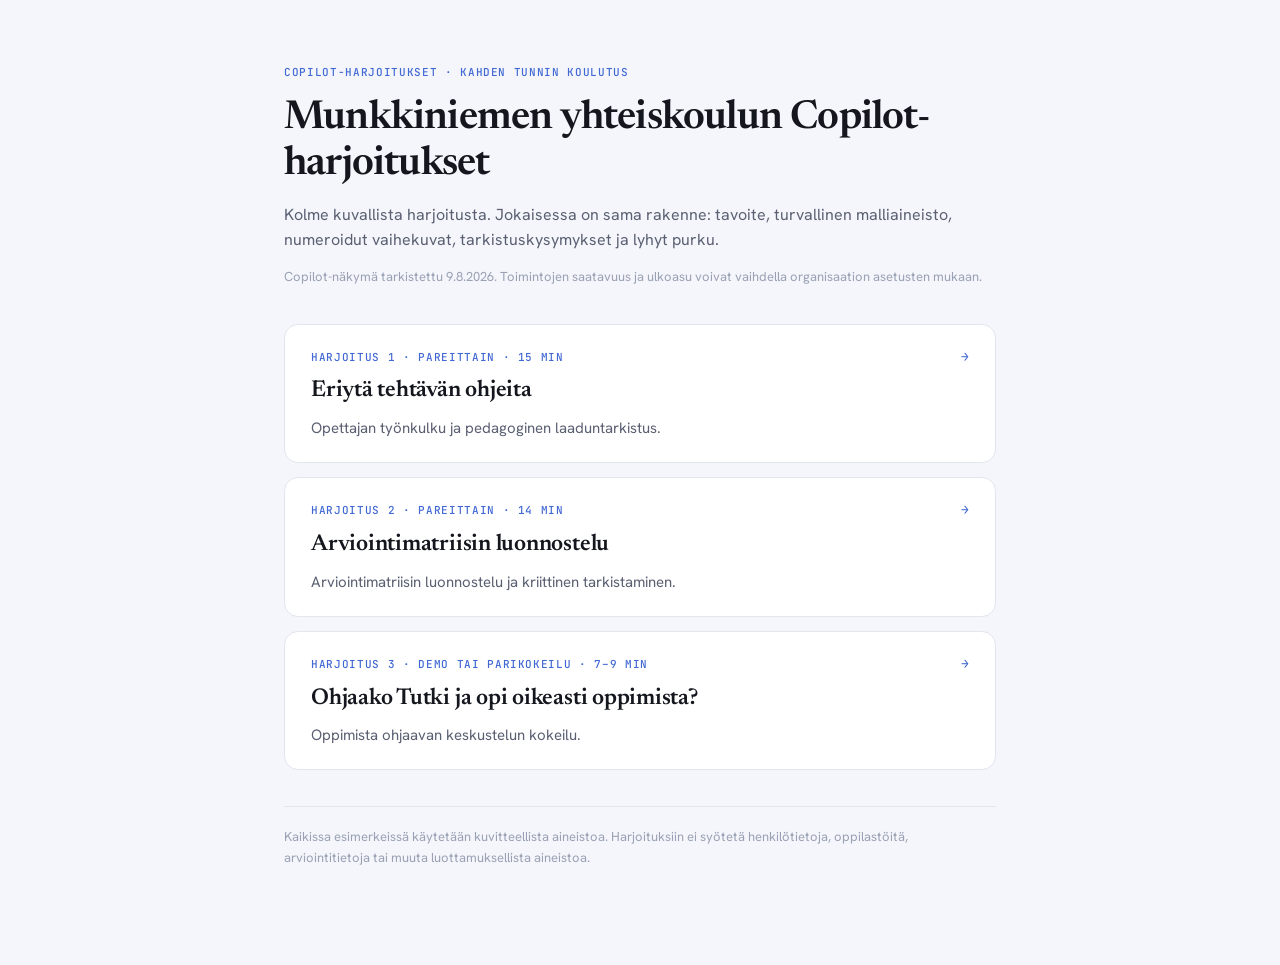
==== index.html @ b6fcab0e "Copilot-harjoitussivusto: etusivu, 3 harjoitusta, ohjaajan sivu Konvertoitu dc.html-luonnoksista its" ====
<!DOCTYPE html>
<html lang="fi">
<head>
<meta charset="utf-8">
<meta name="viewport" content="width=device-width, initial-scale=1">
<title>Munkkiniemen yhteiskoulun Copilot-harjoitukset</title>
<meta name="description" content="Kolme kuvallista Microsoft 365 Copilot -harjoitusta opettajille: ohjeiden eriyttäminen, arviointimatriisi ja Tutki ja opi.">
<link rel="icon" href="data:image/svg+xml,%3Csvg xmlns='http://www.w3.org/2000/svg' viewBox='0 0 32 32'%3E%3Crect width='32' height='32' rx='7' fill='%234269D3'/%3E%3Ctext x='16' y='22' text-anchor='middle' font-family='Georgia,serif' font-size='18' font-weight='600' fill='white'%3EM%3C/text%3E%3C/svg%3E">
<link rel="stylesheet" href="assets/style.css">
<script src="assets/site.js" defer></script>
</head>
<body>
<main class="etusivu">
  <header class="page">
    <div class="kicker">Copilot-harjoitukset · Kahden tunnin koulutus</div>
    <h1>Munkkiniemen yhteiskoulun Copilot-harjoitukset</h1>
    <p class="lead">Kolme kuvallista harjoitusta. Jokaisessa on sama rakenne: tavoite, turvallinen malliaineisto, numeroidut vaihekuvat, tarkistuskysymykset ja lyhyt purku.</p>
    <p class="note">Copilot-näkymä tarkistettu 9.8.2026. Toimintojen saatavuus ja ulkoasu voivat vaihdella organisaation asetusten mukaan.</p>
  </header>
  <nav class="exercises">
    <a class="exercise-card" href="eriyta-ohjeet.html">
      <div class="row">
        <div class="kicker">Harjoitus 1 · Pareittain · 15 min</div>
        <span class="arrow">→</span>
      </div>
      <div class="title">Eriytä tehtävän ohjeita</div>
      <p>Opettajan työnkulku ja pedagoginen laaduntarkistus.</p>
    </a>
    <a class="exercise-card" href="arviointimatriisi.html">
      <div class="row">
        <div class="kicker">Harjoitus 2 · Pareittain · 14 min</div>
        <span class="arrow">→</span>
      </div>
      <div class="title">Arviointimatriisin luonnostelu</div>
      <p>Arviointimatriisin luonnostelu ja kriittinen tarkistaminen.</p>
    </a>
    <a class="exercise-card" href="tutki-ja-opi.html">
      <div class="row">
        <div class="kicker">Harjoitus 3 · Demo tai parikokeilu · 7–9 min</div>
        <span class="arrow">→</span>
      </div>
      <div class="title">Ohjaako Tutki ja opi oikeasti oppimista?</div>
      <p>Oppimista ohjaavan keskustelun kokeilu.</p>
    </a>
  </nav>
  <footer class="page">
    Kaikissa esimerkeissä käytetään kuvitteellista aineistoa. Harjoituksiin ei syötetä henkilötietoja, oppilastöitä, arviointitietoja tai muuta luottamuksellista aineistoa.
  </footer>
</main>
</body>
</html>
---- assets/style.css ----
/* Munkkiniemen yhteiskoulun Copilot-harjoitukset — yhteinen tyyli */

@import url('https://fonts.googleapis.com/css2?family=Hanken+Grotesk:wght@400;500;600;700&family=Newsreader:ital,opsz,wght@0,6..72,400;0,6..72,500;0,6..72,600;1,6..72,400;1,6..72,500&family=JetBrains+Mono:wght@400;500;700&display=swap');

:root {
  --bg: #F4F6FB;
  --text: #15171E;
  --muted: #5A6072;
  --faint: #9AA1B4;
  --accent: #4269D3;
  --accent-dark: #3050AA;
  --green: #0F9D6C;
  --border: #E2E5EE;
  --card: #FFFFFF;
  --radius: 14px;
  --sans: 'Hanken Grotesk', system-ui, sans-serif;
  --serif: 'Newsreader', Georgia, serif;
  --mono: 'JetBrains Mono', Consolas, monospace;
}

* { box-sizing: border-box; }

body {
  margin: 0;
  background: var(--bg);
  color: var(--text);
  font-family: var(--sans);
  font-size: 16px;
  line-height: 1.6;
}

a { color: var(--accent); text-decoration: none; }
a:hover { color: var(--accent-dark); text-decoration: underline; }

main {
  max-width: 760px;
  margin: 0 auto;
  padding: 48px 24px 96px;
  display: flex;
  flex-direction: column;
  gap: 40px;
}

main.etusivu { padding-top: 64px; gap: 36px; }

p, ol, ul { margin: 0; }
ol { padding-left: 22px; display: flex; flex-direction: column; gap: 6px; }

.back-link { font-family: var(--mono); font-size: 13px; }

header.page { display: flex; flex-direction: column; gap: 14px; }

.kicker {
  font-family: var(--mono);
  font-size: 11px;
  font-weight: 500;
  letter-spacing: 0.06em;
  text-transform: uppercase;
  color: var(--accent);
}
.kicker.dim { color: var(--faint); }

h1 {
  font-family: var(--serif);
  font-weight: 600;
  font-size: 40px;
  line-height: 1.15;
  letter-spacing: -0.02em;
  margin: 0;
}

h2 {
  font-family: var(--serif);
  font-weight: 600;
  font-size: 26px;
  letter-spacing: -0.01em;
  margin: 0;
}

.lead { color: var(--muted); text-wrap: pretty; }
.note { font-size: 13px; color: var(--faint); }
.hint { color: var(--muted); }

/* Kortit */
.card {
  background: var(--card);
  border: 1px solid var(--border);
  border-radius: var(--radius);
  padding: 24px 28px;
  display: flex;
  flex-direction: column;
  gap: 8px;
}

/* Etusivun harjoituskortit */
nav.exercises { display: flex; flex-direction: column; gap: 14px; }
a.exercise-card {
  display: block;
  background: var(--card);
  border: 1px solid var(--border);
  border-radius: var(--radius);
  padding: 22px 26px;
  color: var(--text);
}
a.exercise-card:hover { background: var(--bg); text-decoration: none; }
a.exercise-card .row {
  display: flex;
  justify-content: space-between;
  align-items: baseline;
  gap: 12px;
}
a.exercise-card .arrow { font-family: var(--mono); font-size: 13px; color: var(--accent); }
a.exercise-card .title {
  font-family: var(--serif);
  font-weight: 600;
  font-size: 23px;
  letter-spacing: -0.01em;
  margin-top: 6px;
}
a.exercise-card p { color: var(--muted); font-size: 15px; margin-top: 6px; }

/* Vaiheet */
section.step { display: flex; flex-direction: column; gap: 16px; }
.step-head { display: flex; align-items: baseline; gap: 12px; }
.step-num {
  font-family: var(--mono);
  font-size: 11px;
  font-weight: 500;
  letter-spacing: 0.06em;
  color: var(--accent);
  white-space: nowrap;
}

/* Kopioitava teksti */
blockquote {
  margin: 0;
  background: var(--card);
  border: 1px solid var(--border);
  border-radius: var(--radius);
  padding: 20px 24px;
}

.copy-btn {
  font-family: var(--sans);
  font-size: 15px;
  font-weight: 600;
  color: #FFFFFF;
  background: var(--accent);
  border: none;
  border-radius: 10px;
  padding: 12px 20px;
  cursor: pointer;
  min-height: 44px;
}
.copy-btn:hover { background: var(--accent-dark); }
.copy-btn.copied { background: var(--green); }

/* Nuolilistat */
ul.arrows { padding: 0; list-style: none; display: flex; flex-direction: column; gap: 6px; }
ul.arrows li::before { content: "→ "; font-family: var(--mono); color: var(--accent); }

/* Parin roolit */
.role-grid { display: grid; grid-template-columns: 1fr 1fr; gap: 14px; }
.role-grid .card { padding: 18px 20px; gap: 6px; }
@media (max-width: 560px) { .role-grid { grid-template-columns: 1fr; } }

/* Kuvat */
figure { margin: 8px 0 0; display: flex; flex-direction: column; gap: 8px; }
figure img {
  width: 100%;
  height: auto;
  border: 1px solid var(--border);
  border-radius: var(--radius);
  background: var(--card);
  cursor: zoom-in;
  display: block;
}
figcaption { font-size: 13px; color: var(--faint); }

/* Ydinhavainto */
.insight {
  background: linear-gradient(135deg, #EEF3FE, #F6F1FC);
  border: 1px solid var(--border);
  border-radius: var(--radius);
  padding: 20px 24px;
}
.insight .kicker { margin-bottom: 6px; }

/* Taulukot (ohjaajan sivu) */
table { border-collapse: collapse; width: 100%; background: var(--card); border: 1px solid var(--border); border-radius: var(--radius); overflow: hidden; }
th, td { text-align: left; padding: 10px 16px; border-bottom: 1px solid var(--border); font-size: 15px; }
th { font-family: var(--mono); font-size: 11px; font-weight: 500; letter-spacing: 0.06em; text-transform: uppercase; color: var(--faint); }
tr:last-child td { border-bottom: none; }
td:first-child { font-family: var(--mono); font-size: 13px; color: var(--accent); white-space: nowrap; }

footer.page {
  border-top: 1px solid var(--border);
  padding-top: 20px;
  font-size: 13px;
  color: var(--faint);
  text-wrap: pretty;
}

/* Kuvan suurennus */
.lightbox {
  position: fixed;
  inset: 0;
  background: rgba(21, 23, 30, 0.85);
  display: none;
  align-items: center;
  justify-content: center;
  padding: 32px;
  z-index: 100;
  cursor: zoom-out;
}
.lightbox.open { display: flex; }
.lightbox img {
  max-width: 100%;
  max-height: 100%;
  border-radius: 10px;
  background: var(--card);
}

@media (prefers-reduced-motion: no-preference) {
  .lightbox.open img { animation: lb-in 140ms ease-out; }
  @keyframes lb-in { from { transform: scale(0.97); opacity: 0.6; } }
}

/* Tuloste: osallistujan ohje suoraan sivusta */
@media print {
  body { background: #FFFFFF; font-size: 12pt; }
  main { padding: 0; gap: 24px; max-width: none; }
  .back-link, .copy-btn, .print-btn, .lightbox { display: none !important; }
  a { color: var(--text); }
  figure img { cursor: auto; max-height: 88mm; width: auto; max-width: 100%; }
  section.step { break-inside: avoid; }
  .insight { background: #FFFFFF; }
  h1 { font-size: 24pt; }
  h2 { font-size: 16pt; }
}

.print-btn {
  align-self: flex-start;
  font-family: var(--mono);
  font-size: 13px;
  color: var(--accent);
  background: none;
  border: 1px solid var(--border);
  border-radius: 10px;
  padding: 8px 14px;
  cursor: pointer;
}
.print-btn:hover { background: var(--card); }
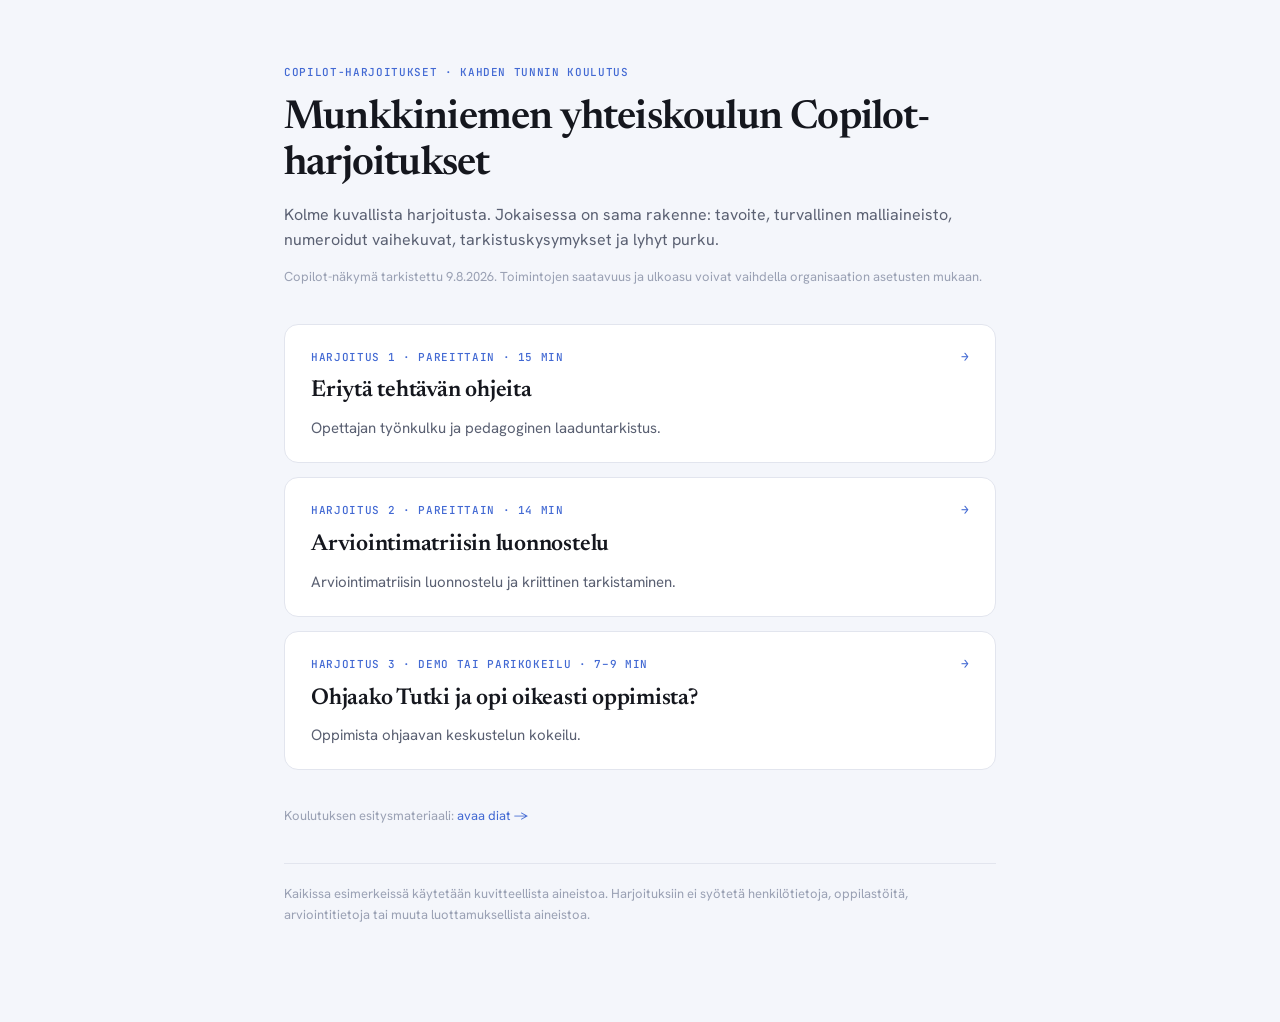
==== commit 8fbdb66e: "Lisaa esitysdiat sivustolle ja linkki etusivulle Co-Authored-By: Claude Fable 5 <noreply@anthropic.c" ====
--- a/index.html
+++ b/index.html
@@ -43,6 +43,7 @@
       <p>Oppimista ohjaavan keskustelun kokeilu.</p>
     </a>
   </nav>
+  <p class="note">Koulutuksen esitysmateriaali: <a href="diat.html">avaa diat →</a></p>
   <footer class="page">
     Kaikissa esimerkeissä käytetään kuvitteellista aineistoa. Harjoituksiin ei syötetä henkilötietoja, oppilastöitä, arviointitietoja tai muuta luottamuksellista aineistoa.
   </footer>
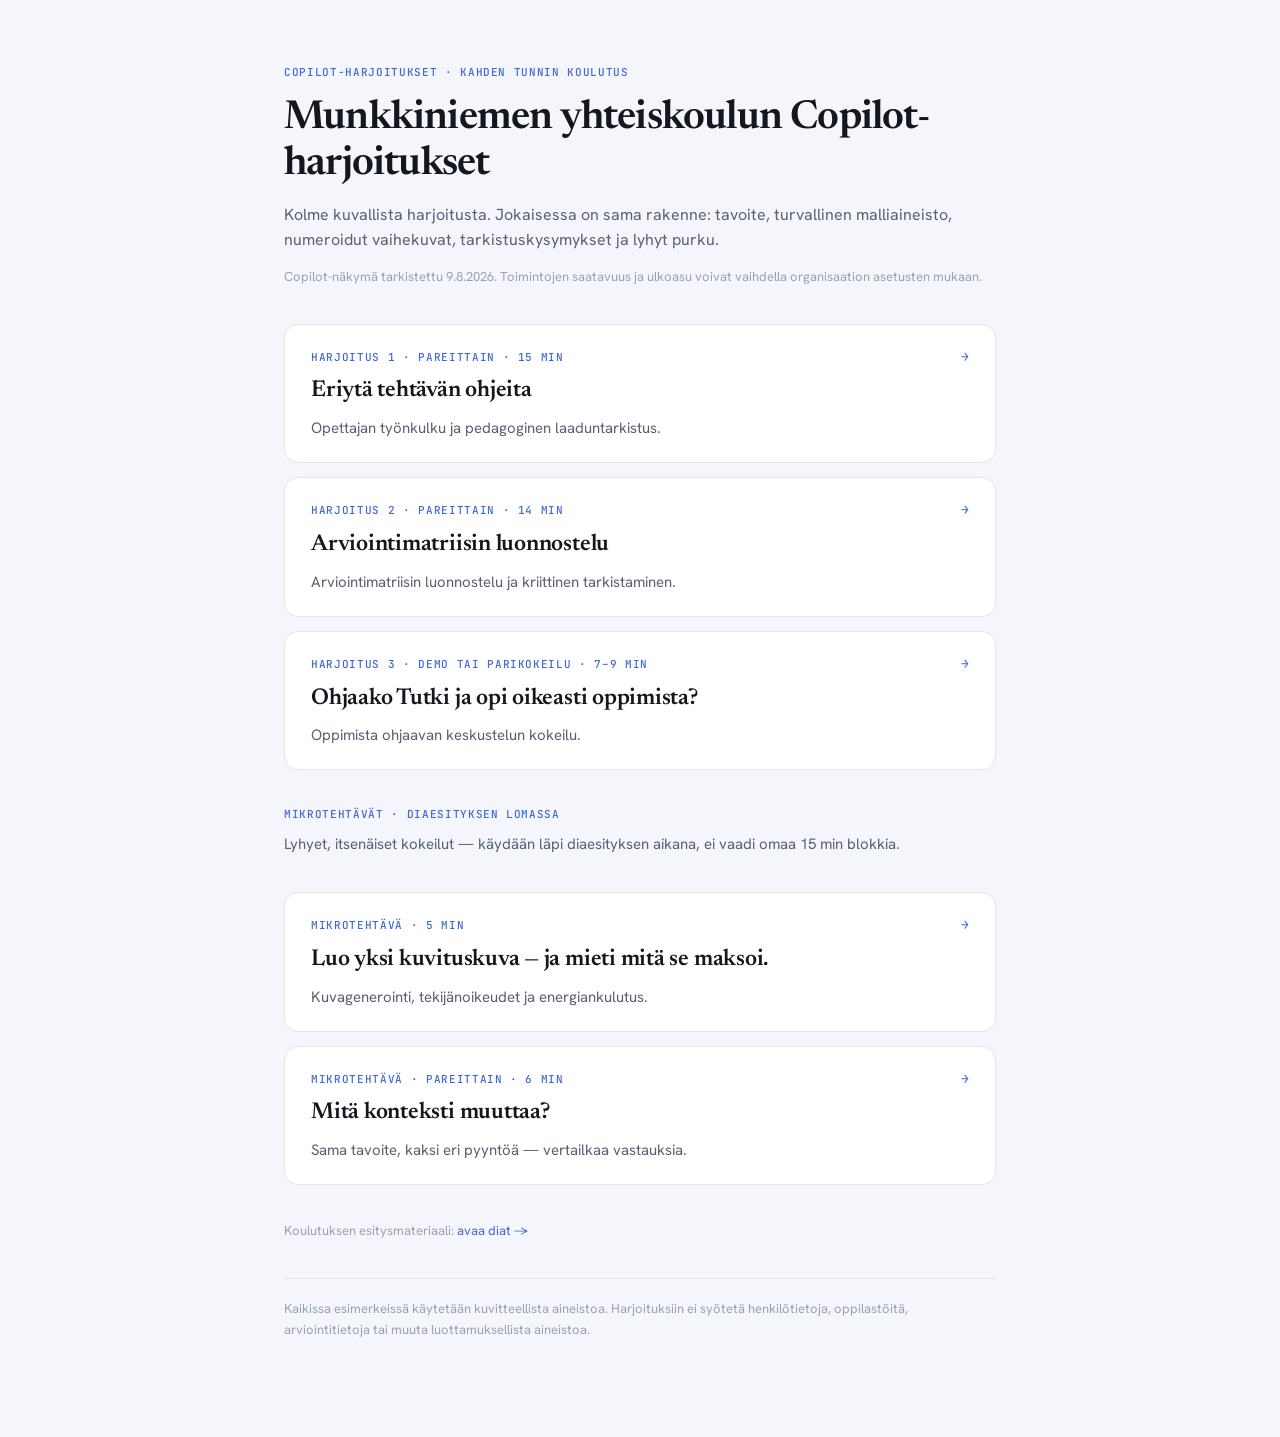
==== commit c28b47eb: "Lisaa kaksi mikrotehtavasivua diaesityksesta Siirretty diaesityksen mikrotehtavat sivustolle omiksi " ====
--- a/index.html
+++ b/index.html
@@ -43,6 +43,28 @@
       <p>Oppimista ohjaavan keskustelun kokeilu.</p>
     </a>
   </nav>
+  <header class="page" style="gap:8px;">
+    <div class="kicker">Mikrotehtävät · Diaesityksen lomassa</div>
+    <p class="lead" style="font-size:15px;">Lyhyet, itsenäiset kokeilut — käydään läpi diaesityksen aikana, ei vaadi omaa 15 min blokkia.</p>
+  </header>
+  <nav class="exercises">
+    <a class="exercise-card" href="mikrotehtava-kuva.html">
+      <div class="row">
+        <div class="kicker">Mikrotehtävä · 5 min</div>
+        <span class="arrow">→</span>
+      </div>
+      <div class="title">Luo yksi kuvituskuva — ja mieti mitä se maksoi.</div>
+      <p>Kuvagenerointi, tekijänoikeudet ja energiankulutus.</p>
+    </a>
+    <a class="exercise-card" href="mikrotehtava-konteksti.html">
+      <div class="row">
+        <div class="kicker">Mikrotehtävä · Pareittain · 6 min</div>
+        <span class="arrow">→</span>
+      </div>
+      <div class="title">Mitä konteksti muuttaa?</div>
+      <p>Sama tavoite, kaksi eri pyyntöä — vertailkaa vastauksia.</p>
+    </a>
+  </nav>
   <p class="note">Koulutuksen esitysmateriaali: <a href="diat.html">avaa diat →</a></p>
   <footer class="page">
     Kaikissa esimerkeissä käytetään kuvitteellista aineistoa. Harjoituksiin ei syötetä henkilötietoja, oppilastöitä, arviointitietoja tai muuta luottamuksellista aineistoa.
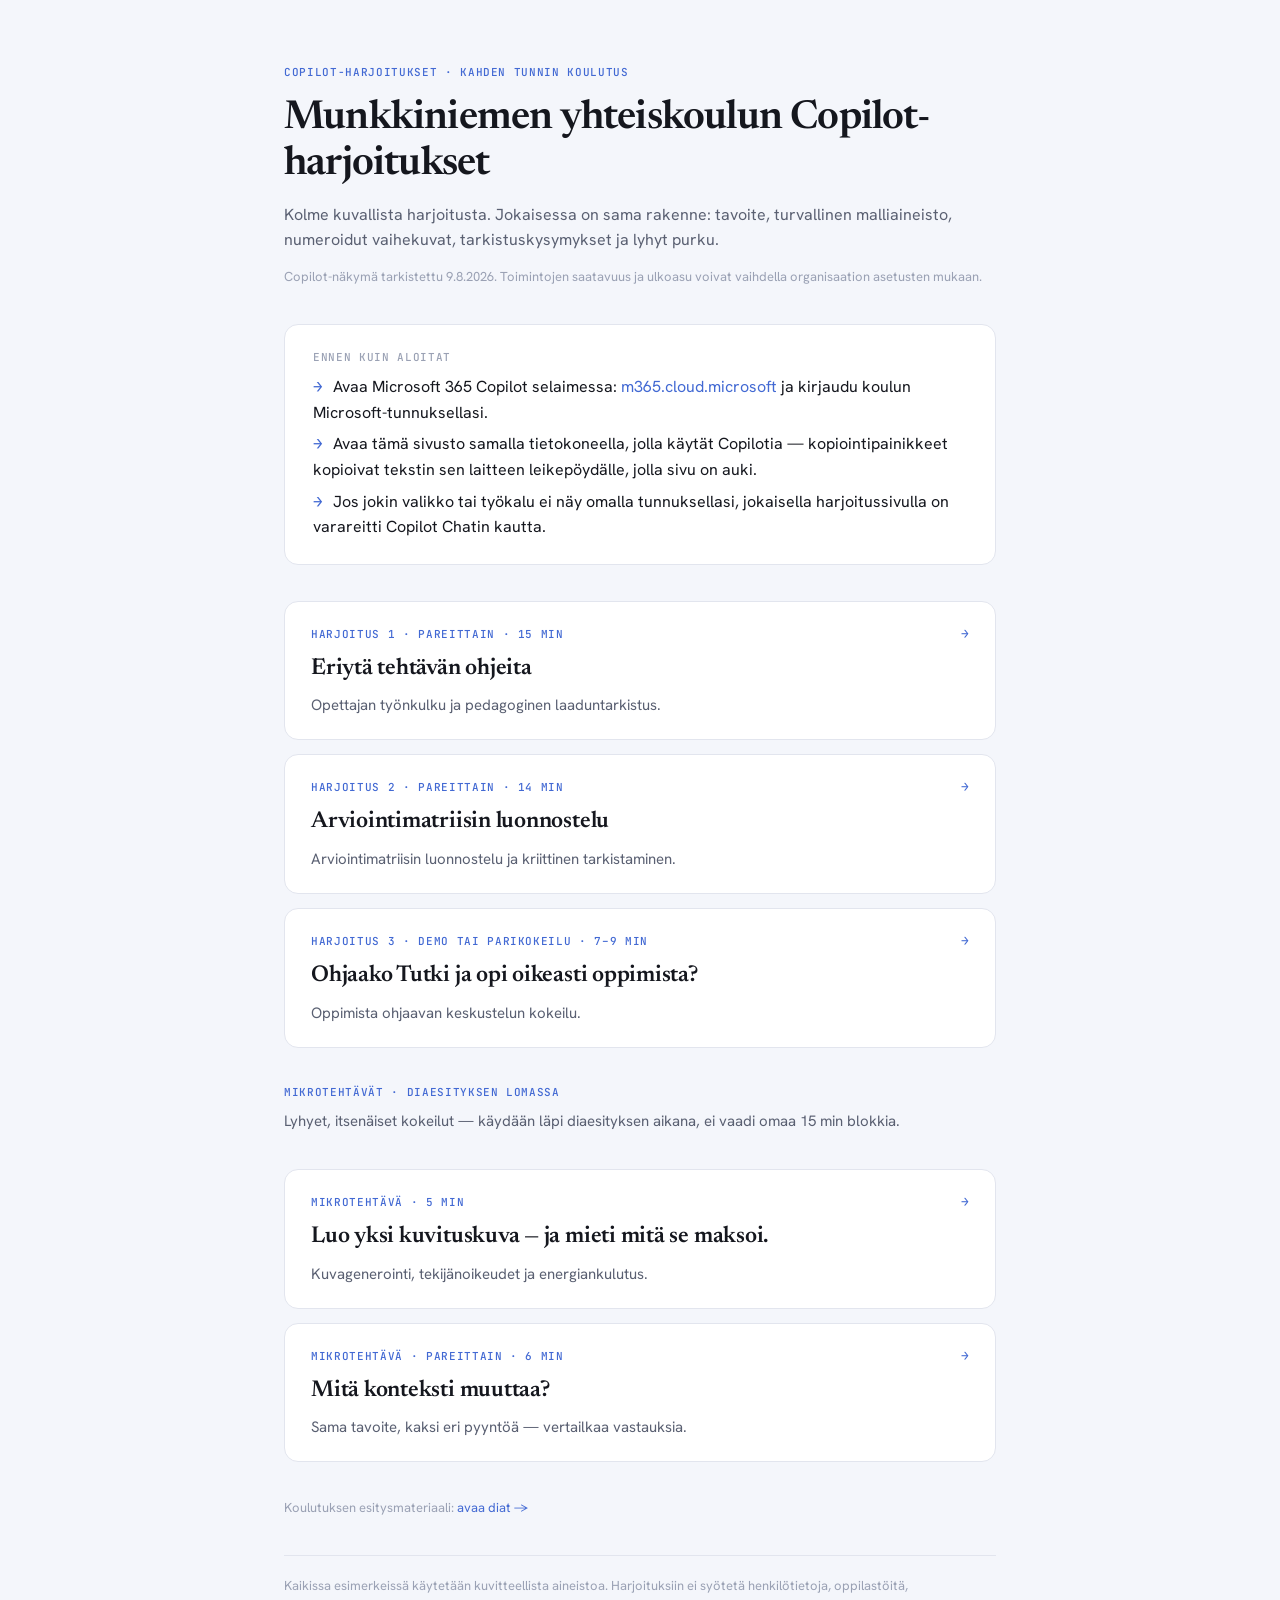
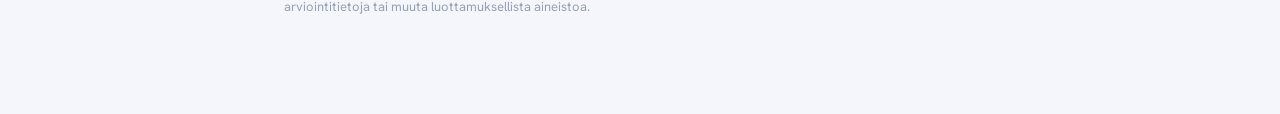
==== commit 351afa3e: "Ensikertalaistuki: varareittimodaalit, aloitusohjeet ja tarkennukset Kayttajan pyytama analyysi palj" ====
--- a/index.html
+++ b/index.html
@@ -17,6 +17,14 @@
     <p class="lead">Kolme kuvallista harjoitusta. Jokaisessa on sama rakenne: tavoite, turvallinen malliaineisto, numeroidut vaihekuvat, tarkistuskysymykset ja lyhyt purku.</p>
     <p class="note">Copilot-näkymä tarkistettu 9.8.2026. Toimintojen saatavuus ja ulkoasu voivat vaihdella organisaation asetusten mukaan.</p>
   </header>
+  <section class="card">
+    <div class="kicker dim">Ennen kuin aloitat</div>
+    <ul class="arrows">
+      <li>Avaa Microsoft 365 Copilot selaimessa: <a href="https://m365.cloud.microsoft" target="_blank" rel="noopener">m365.cloud.microsoft</a> ja kirjaudu koulun Microsoft-tunnuksellasi.</li>
+      <li>Avaa tämä sivusto samalla tietokoneella, jolla käytät Copilotia — kopiointipainikkeet kopioivat tekstin sen laitteen leikepöydälle, jolla sivu on auki.</li>
+      <li>Jos jokin valikko tai työkalu ei näy omalla tunnuksellasi, jokaisella harjoitussivulla on varareitti Copilot Chatin kautta.</li>
+    </ul>
+  </section>
   <nav class="exercises">
     <a class="exercise-card" href="eriyta-ohjeet.html">
       <div class="row">
--- a/assets/style.css
+++ b/assets/style.css
@@ -226,11 +226,64 @@
   @keyframes lb-in { from { transform: scale(0.97); opacity: 0.6; } }
 }
 
+/* Varareitti: trigger-nappi ja modaali */
+.fallback-trigger {
+  align-self: flex-start;
+  display: inline-flex;
+  align-items: center;
+  gap: 8px;
+  font-family: var(--mono);
+  font-size: 13px;
+  color: var(--accent);
+  background: var(--card);
+  border: 1px dashed var(--accent);
+  border-radius: 10px;
+  padding: 10px 14px;
+  cursor: pointer;
+  text-align: left;
+}
+.fallback-trigger:hover { background: #EEF3FE; }
+
+dialog.fallback-dialog {
+  border: 1px solid var(--border);
+  border-radius: var(--radius);
+  padding: 0;
+  max-width: 680px;
+  width: calc(100% - 48px);
+  max-height: 85vh;
+  color: var(--text);
+  background: var(--card);
+}
+dialog.fallback-dialog::backdrop { background: rgba(21, 23, 30, 0.55); }
+.dialog-inner {
+  padding: 28px 32px;
+  display: flex;
+  flex-direction: column;
+  gap: 16px;
+  font-family: var(--sans);
+  font-size: 16px;
+  line-height: 1.6;
+}
+.dialog-head { display: flex; justify-content: space-between; align-items: baseline; gap: 12px; }
+.dialog-inner h2 { font-size: 23px; }
+.dialog-close {
+  font-family: var(--mono);
+  font-size: 13px;
+  color: var(--muted);
+  background: none;
+  border: 1px solid var(--border);
+  border-radius: 8px;
+  padding: 6px 10px;
+  cursor: pointer;
+  white-space: nowrap;
+}
+.dialog-close:hover { background: var(--bg); }
+
 /* Tuloste: osallistujan ohje suoraan sivusta */
 @media print {
   body { background: #FFFFFF; font-size: 12pt; }
   main { padding: 0; gap: 24px; max-width: none; }
-  .back-link, .copy-btn, .print-btn, .lightbox { display: none !important; }
+  .back-link, .copy-btn, .print-btn, .lightbox, .fallback-trigger, dialog { display: none !important; }
   a { color: var(--text); }
   figure img { cursor: auto; max-height: 88mm; width: auto; max-width: 100%; }
   section.step { break-inside: avoid; }
